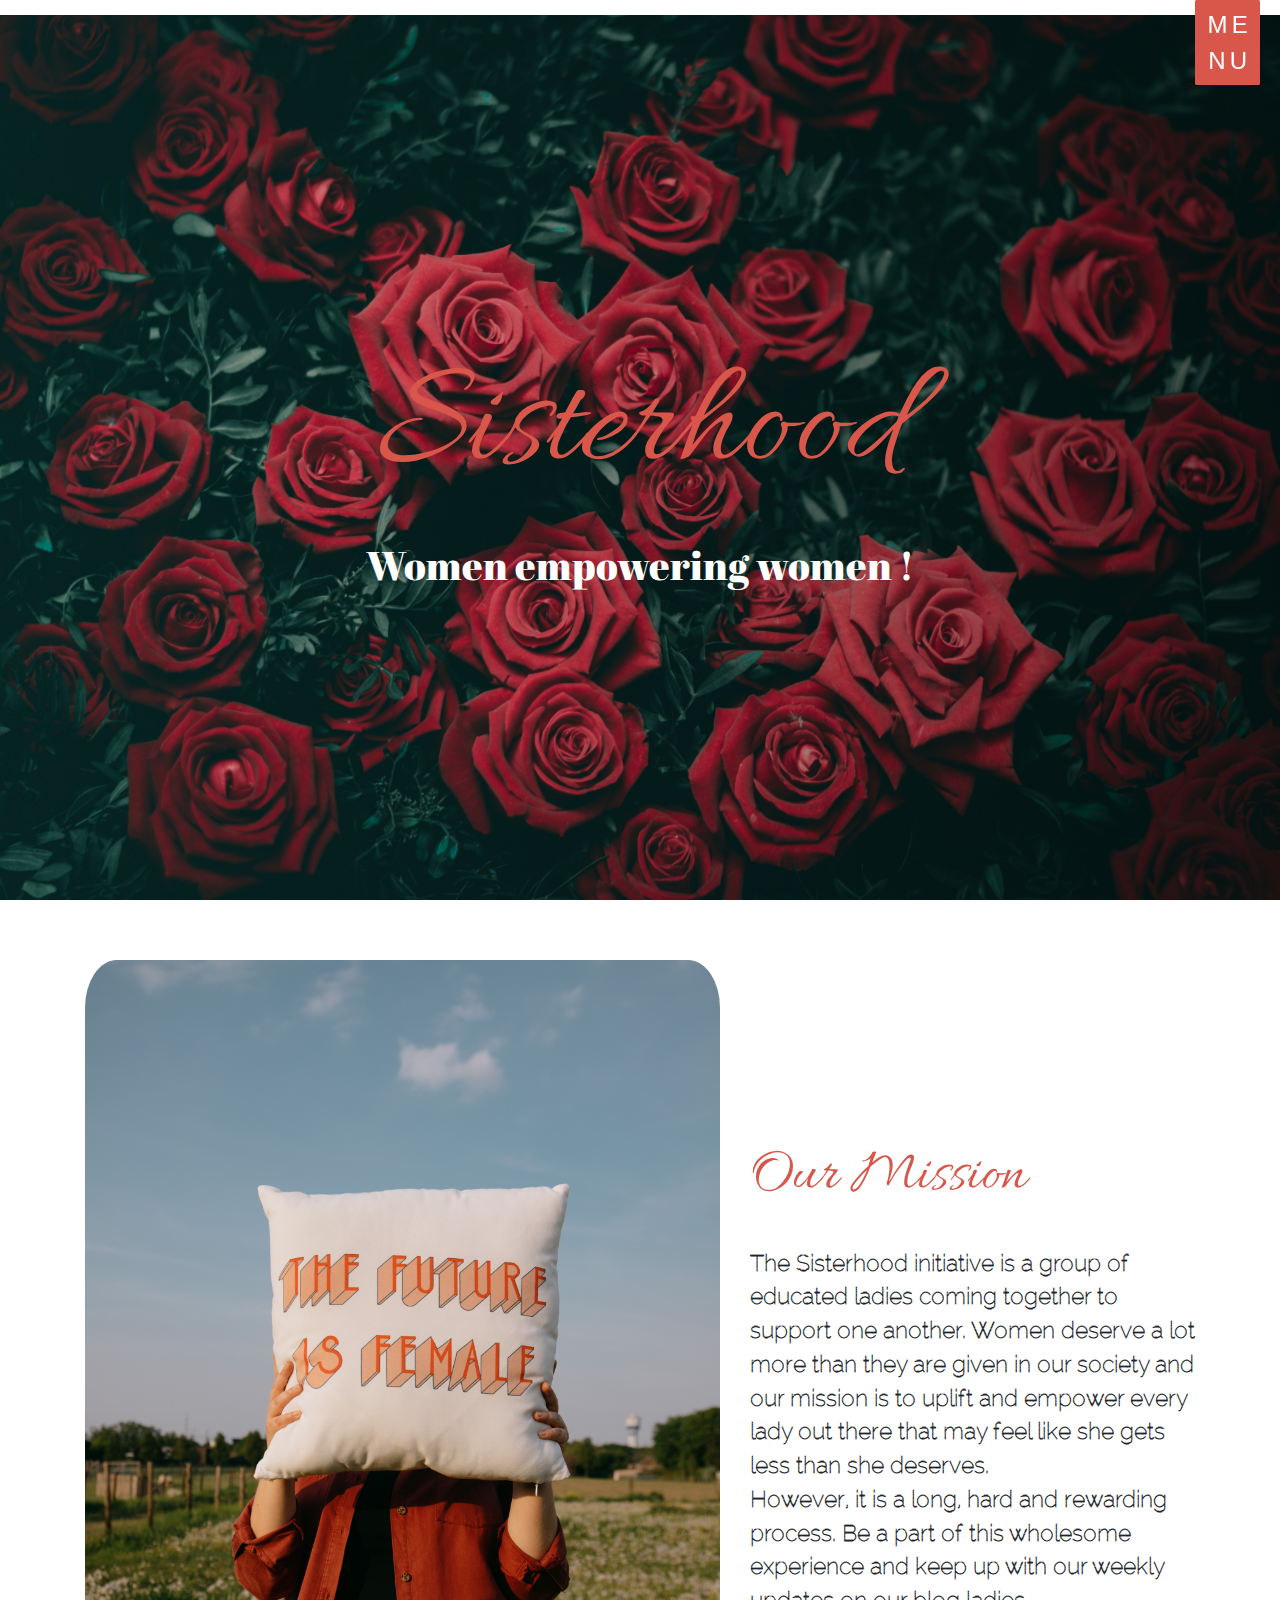
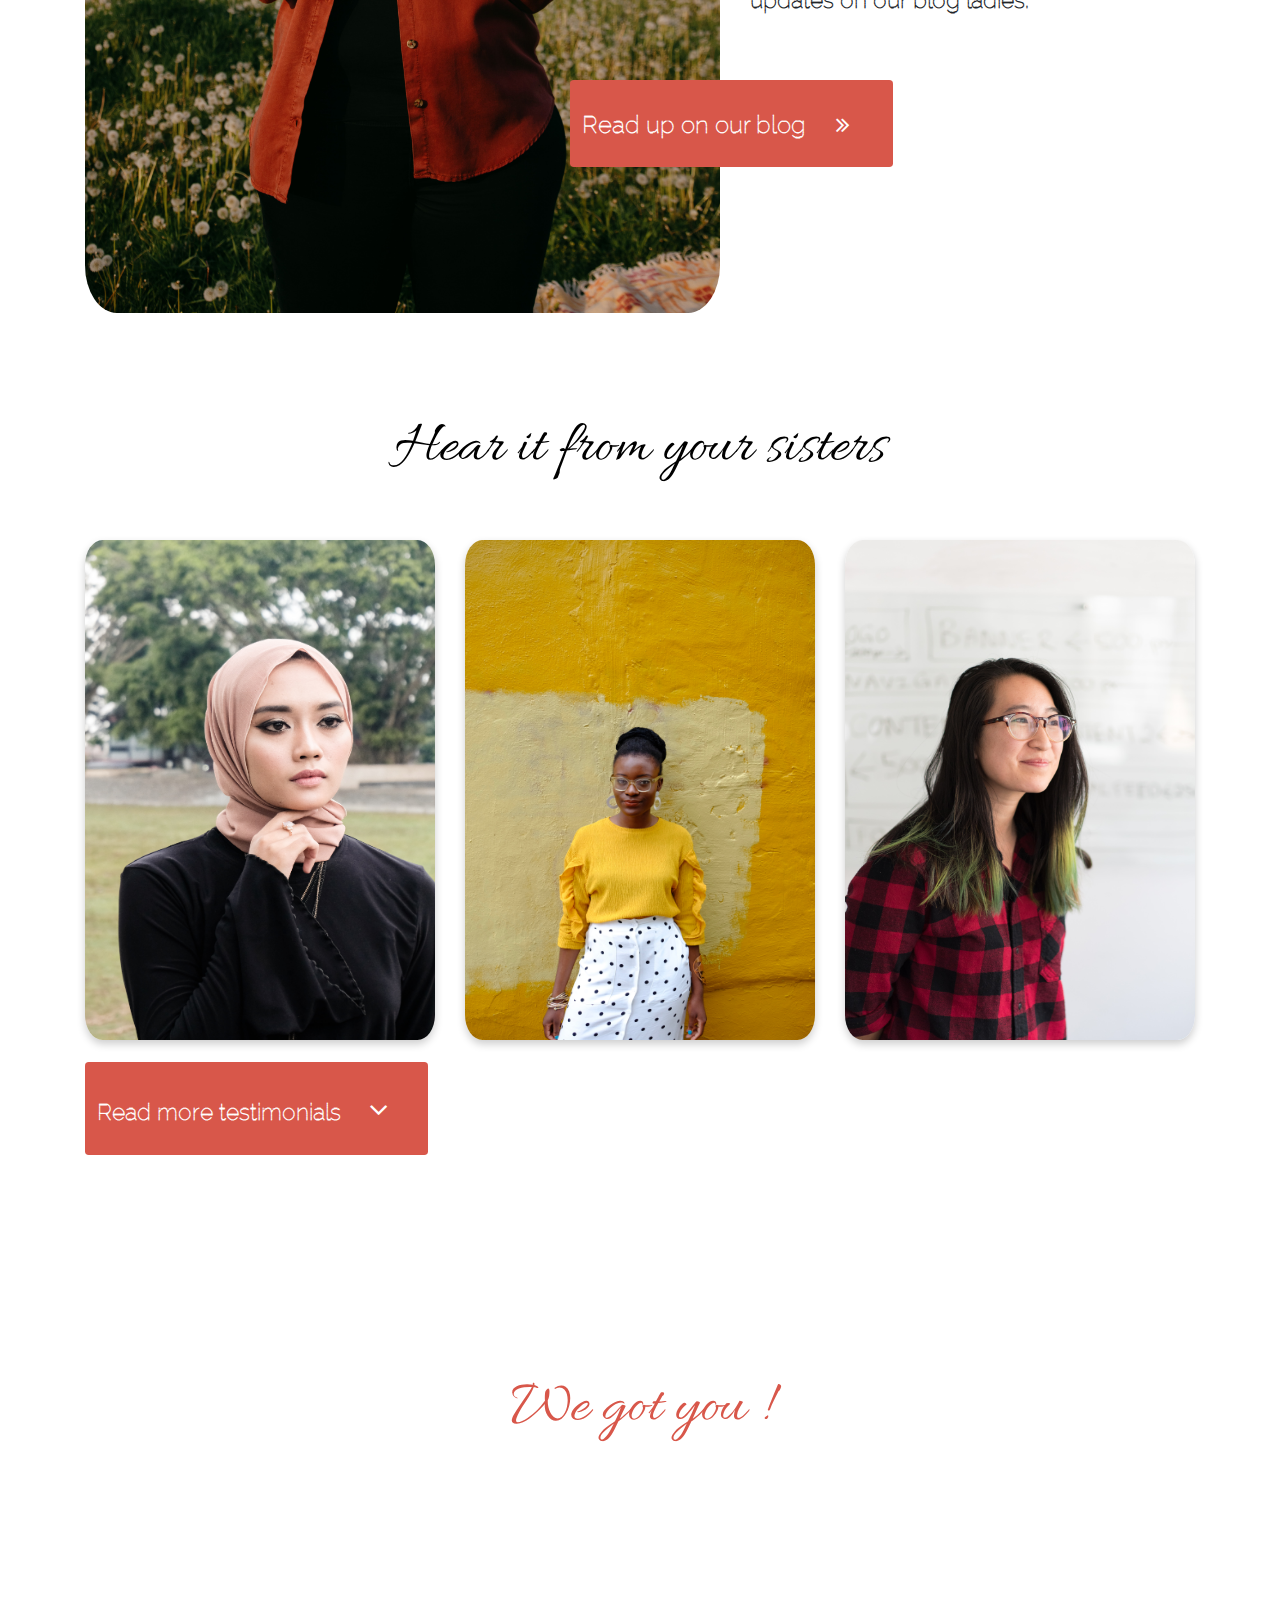
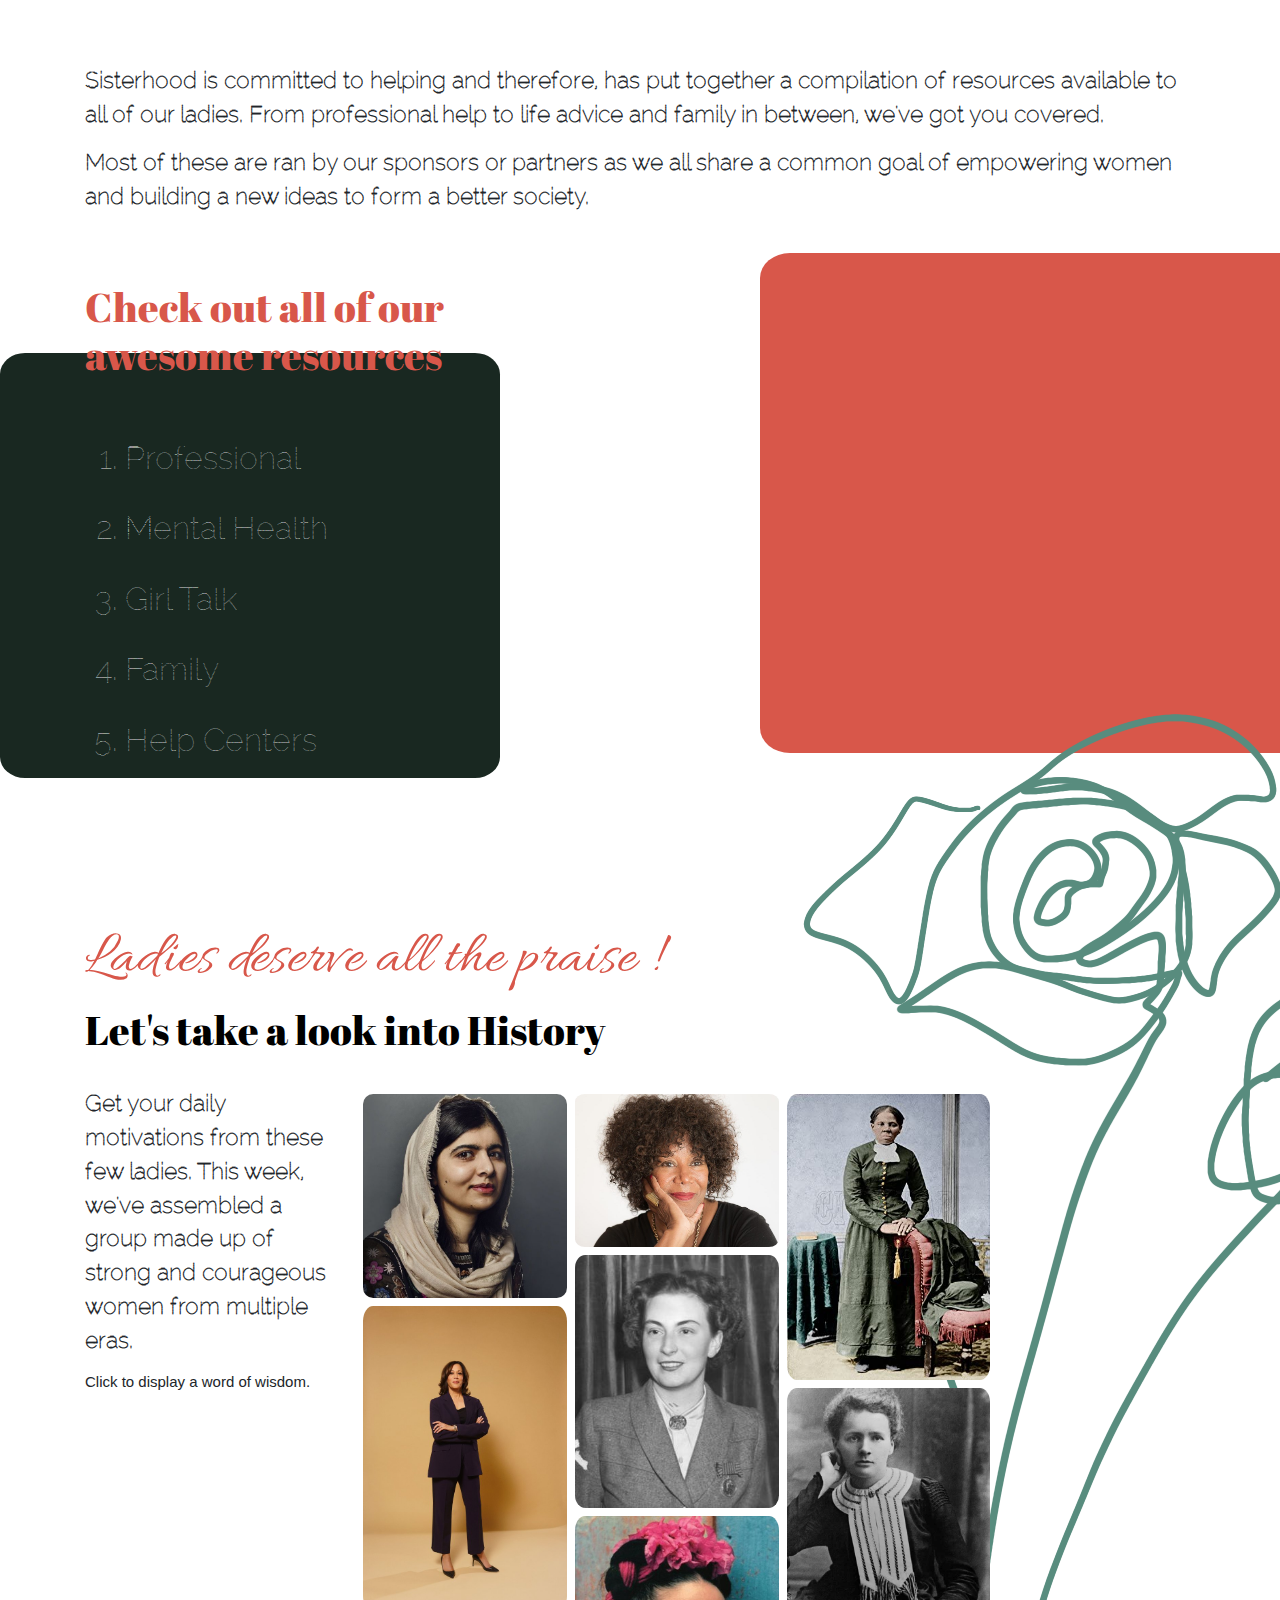
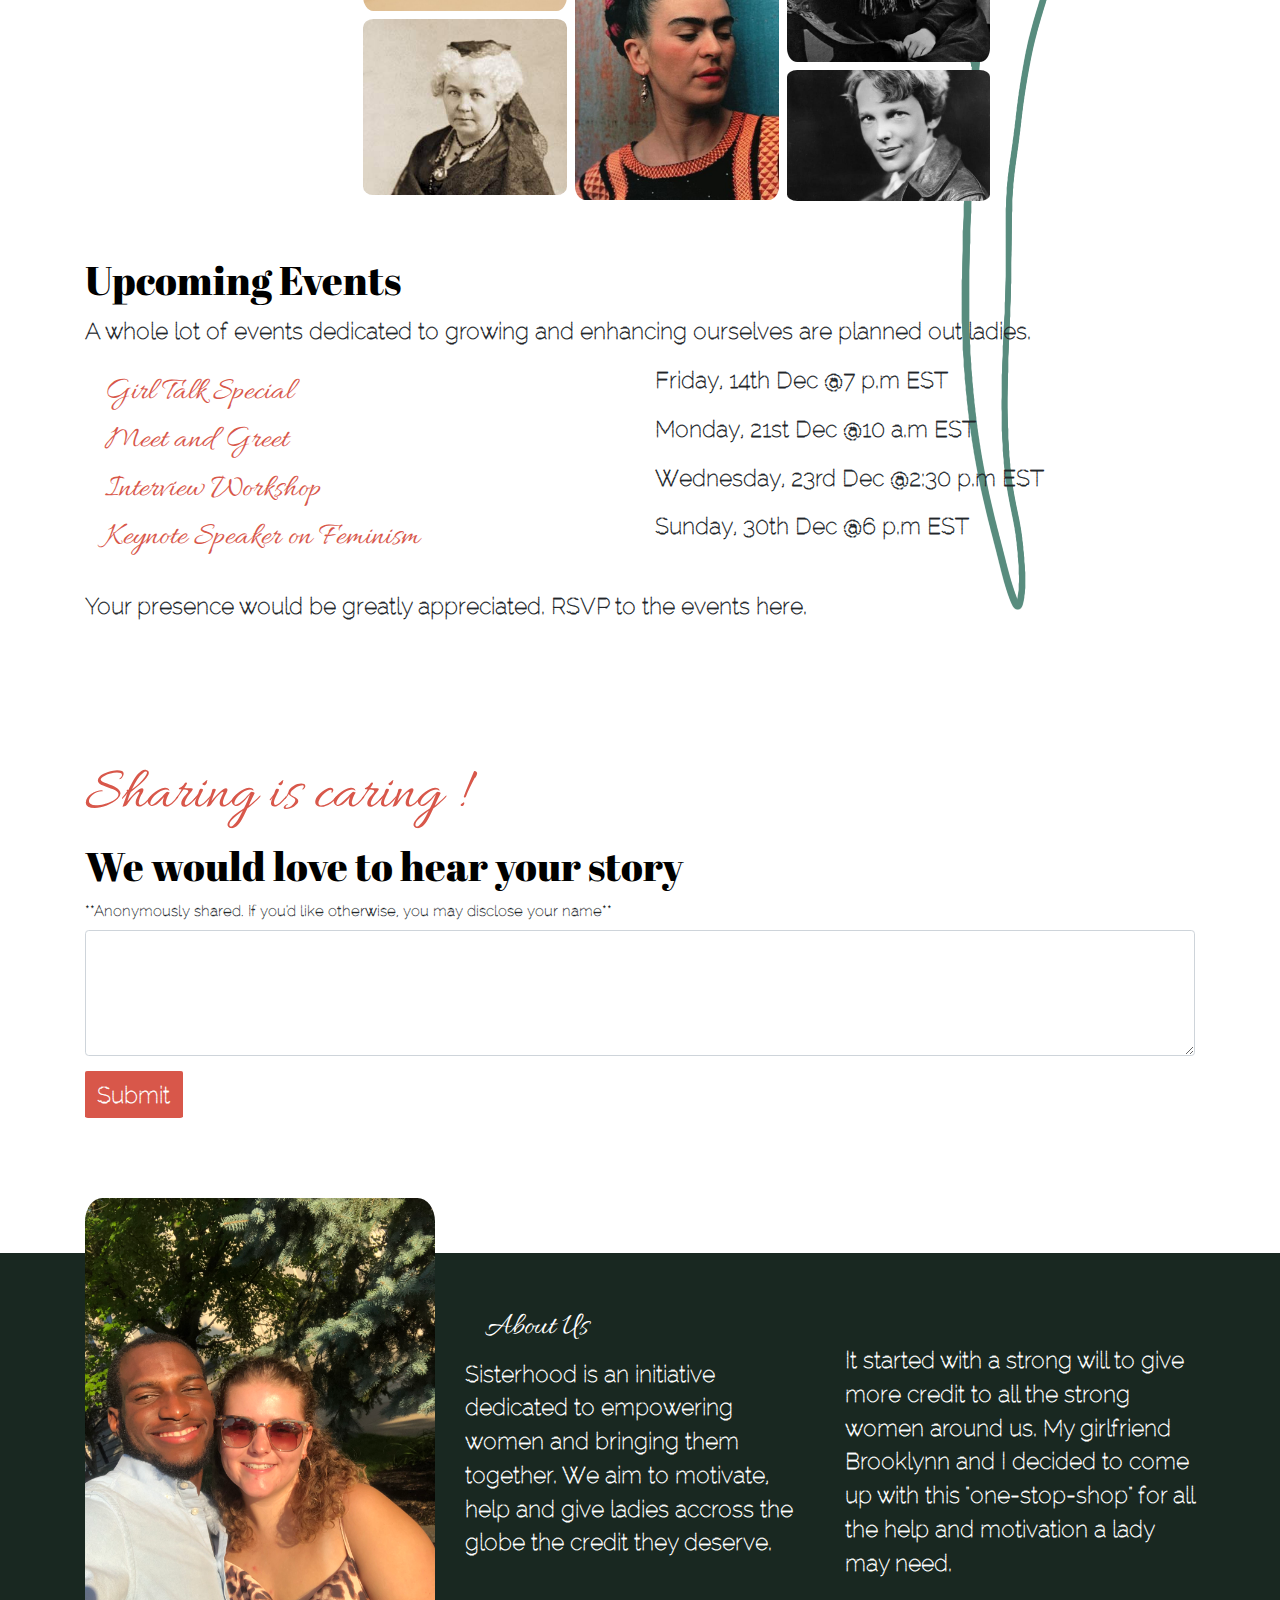
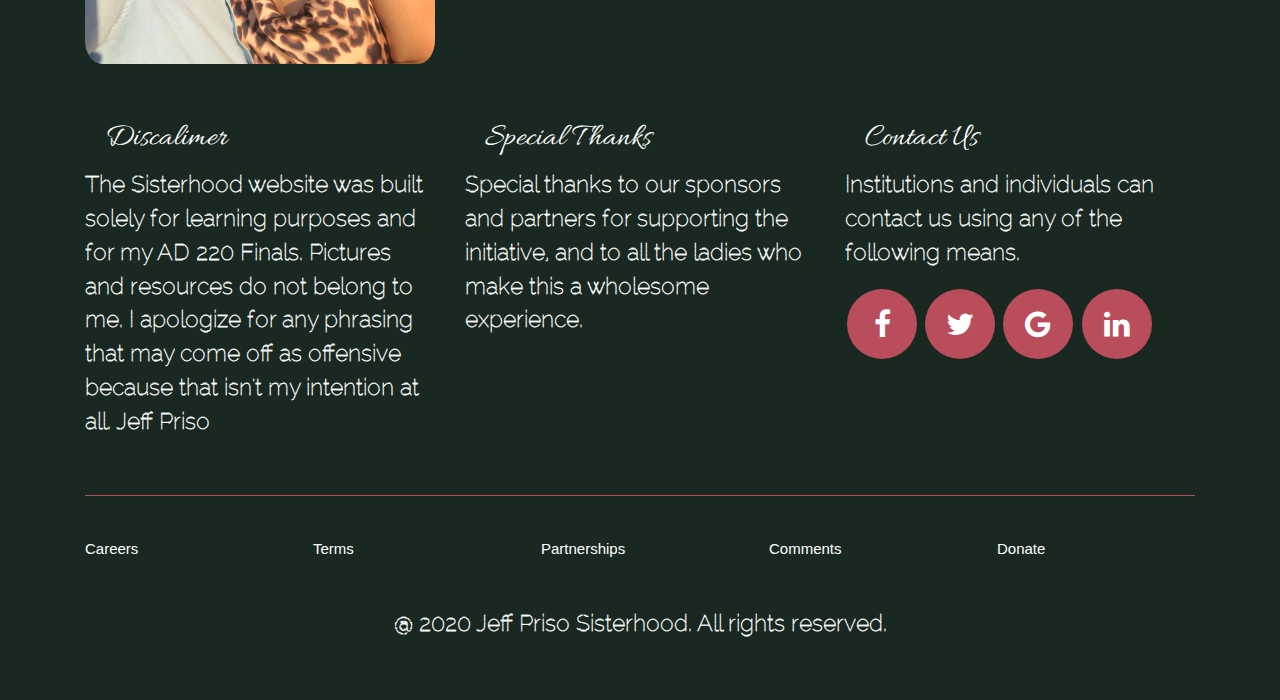
==== index.html @ 671b99fb "first commit" ====
<!DOCTYPE html>
<html lang="en">

<head>
    <meta charset="UTF-8">
    <meta name="viewport" content="width=device-width, initial-scale=1.0">
    <title>Sisterhood</title>
    <link rel="preconnect" href="https://fonts.gstatic.com">
    <link
        href="https://fonts.googleapis.com/css2?family=Abril+Fatface&family=Allura&family=Bowlby+One&family=Montserrat:wght@500&family=Mr+Bedfort&family=Raleway+Dots&display=swap"
        rel="stylesheet">
    <link href="https://fonts.googleapis.com/css2?family=Bowlby+One&family=Mr+Bedfort&display=swap" rel="stylesheet">
    <!-- Latest compiled and minified CSS -->
    <link rel="stylesheet" href="https://maxcdn.bootstrapcdn.com/bootstrap/4.5.0/css/bootstrap.min.css">
    <!-- jQuery library -->
    <script src="https://ajax.googleapis.com/ajax/libs/jquery/3.5.1/jquery.min.js"></script>
    <!-- Popper JS -->
    <script src="https://cdnjs.cloudflare.com/ajax/libs/popper.js/1.16.0/umd/popper.min.js"></script>
    <!-- Latest compiled JavaScript -->
    <script src="https://maxcdn.bootstrapcdn.com/bootstrap/4.5.0/js/bootstrap.min.js"></script>
    <link rel="stylesheet" href="https://cdnjs.cloudflare.com/ajax/libs/font-awesome/4.7.0/css/font-awesome.min.css">
    <link rel="stylesheet" href="https://cdnjs.cloudflare.com/ajax/libs/font-awesome/4.7.0/css/font-awesome.min.css">
    <link rel="stylesheet" href="https://www.w3schools.com/w3css/4/w3.css">
    <link rel="stylesheet" href="style.css">
    <script src="brain.js"></script>
</head>

<body>
    <nav class="navbar navbar-inverse sticky-top justify-content-end">
        <div class="navbar-header">
            <button type="button" class="btn navbar-toggle" data-toggle="collapse" data-target="#myNavbar"
                style="background-color: #d8574a; border-radius: 2%; color: white;">
                <span class="icon-bar" style="font-size:x-large;">M</span>
                <span class="icon-bar" style="font-size:x-large;">E</span><br>
                <span class="icon-bar" style="font-size:x-large;">N</span>
                <span class="icon-bar" style="font-size:x-large;">U</span>
            </button>
            <!-- <a href="index.html" style="font-family: 'Mr Bedfort', cursive;">Menu</a> -->
            <div class="collapse navbar-collapse sidenav" id="myNavbar">
                <h4 style="font-family: 'Allura', cursive; font-size: x-large; ">Menu</h4>
                <ul class="nav navbar-nav justify-content-end">
                    <li class="nav-item">
                        <a class="nav-link active" href="index.html">Home</a>
                    </li>
                    <li class="nav-item">
                        <a class="nav-link" href="#testimonials">Testimonials</a>
                    </li>
                    <li class="nav-item">
                        <a class="nav-link" href="#resources">Resources</a>
                    </li>
                    <li class="nav-item">
                        <a class="nav-link" href="#motiv">Weekly Motivation</a>
                    </li>
                    <li class="nav-item">
                        <a class="nav-link" href="#events">Events</a>
                    </li>
                    <li class="nav-item">
                        <a class="nav-link" href="#footer">About Us</a>
                    </li>
                    <div style="background-color: #d8574a; width: 300px; padding-left: 0%; margin-right: 10px;">
                        <li>
                            <a class="nav-link" href="https://brooklynnmichelle.com/">Check out the Blog</a>
                        </li>
                    </div>
                </ul>
            </div>
        </div>
    </nav>
    <!-- header -->
    <header class="header1">
        <div class="containimage">
            <div class="headercontainer">
                <h1>Sisterhood</h1>
            </div>
            <h3>Women empowering women !</h3>
        </div>
    </header>
    <br>
    <br>
    <div class="container">
        <div class="row">
            <div class="col-7">
                <img src="sinitta-leunen-8KE07rzpdQg-unsplash.jpg" alt=""
                    style="width: 100%; height: auto; border-radius: 5%;">
            </div>
            <button class="btn" id="myblog">Read up
                on our blog<i class="fa fa-angle-double-right" style="font-size: x-large;"></i></button>
            <div class="col-5 mission">
                <h2 style="text-align: left;">Our Mission</h2>
                <br>
                <p>
                    The Sisterhood initiative is a group of educated ladies coming together to support one another.
                    Women deserve a lot more than they are given in our society and our mission is to uplift and empower
                    every lady out there that may feel like she gets less than she deserves. <br> However, it is a long,
                    hard and rewarding process. Be a part of this wholesome experience and keep up with our weekly
                    updates on our blog ladies.
                </p>
            </div>
        </div>
    </div>
    <br>
    <br>
    <br>
    <br>
    <!-- testimonials -->
    <div class="container">
        <div id="testimonials">
            <h2 style="color: black;">Hear it from your sisters</h2>
            <br>
            <br>
            <section class="row">
                <div class="flip-card col">
                    <div class="flip-card-inner">
                        <div class="flip-card-front">
                            <img src="ikhsan-sugiarto-oJ_NHa6xSbY-unsplash.jpg" alt="Avatar"
                                style="width:100%;height:100%; border-radius: 5%;">
                        </div>
                        <div class="flip-card-back">
                            <h4>Ikhsan</h4>
                            <p>I was a victim of domestic violence years ago. Through sisterhood, I received the support
                                I needed from people I could tell really cared about my situation. Now, I am in a better
                                place in life and I am a heck lot more confident.
                            </p>
                        </div>
                    </div>
                </div>
                <div class="flip-card col">
                    <div class="flip-card-inner">
                        <div class="flip-card-front">
                            <img src="mike-von-BhcutpohYwg-unsplash.jpg" alt="Avatar"
                                style="width:100%;height:100%; border-radius: 5%;">
                        </div>
                        <div class="flip-card-back">
                            <h4>Nikita</h4>
                            <p>
                                Facing discrimination at my workplace, I had a hard time standing up for what I knew I
                                deserved. With sisterhood on my side, I felt more comfortable confronting my boss.
                                Having people who understand you and back you up whenever you need them is an awesome
                                feeling to have.
                            </p>
                        </div>
                    </div>
                </div>
                <div class="flip-card col">
                    <div class="flip-card-inner">
                        <div class="flip-card-front">
                            <img src="christina-wocintechchat-com-7JGjoSVfIDM-unsplash.jpg" alt="Avatar"
                                style="width:100%;height:100%; border-radius: 5%;">
                        </div>
                        <div class="flip-card-back">
                            <h4>Christina</h4>
                            <p>Teaching has always been a passion for me and through sisterhood's professional
                                resources, I was able to land a job in something I enjoy.</p>
                        </div>
                    </div>
                </div>
            </section>
            <br>
            <a href="#more" class="btn" style="background-color: #d8574a; color: white;     font-family: 'Raleway Dots', cursive; font-weight: bolder; font-size: 150%;
                " data-toggle="collapse" data-target="#more">Read more testimonials<i class="fa fa-angle-down"></i></a>
            <br>
            <br>
            <section class="row collapse" id="more">
                <div class="flip-card col">
                    <div class="flip-card-inner">
                        <div class="flip-card-front">
                            <img src="steady-hand-co-4_IIAJfoMQI-unsplash.jpg" alt="Avatar"
                                style="width:100%;height:100%; border-radius: 5%;">
                        </div>
                        <div class="flip-card-back">
                            <h4>Judy</h4>
                            <p>Facing trauma due to unexpected events, I'd say having the support of all the ladies in
                                the sisterhood community really helped me move forward with my life.
                            </p>
                        </div>
                    </div>
                </div>
                <div class="flip-card col">
                    <div class="flip-card-inner">
                        <div class="flip-card-front">
                            <img src="bbh-singapore-4-v5HrV1940-unsplash.jpg" alt="Avatar"
                                style="width:100%;height:100%; border-radius: 5%;">
                        </div>
                        <div class="flip-card-back">
                            <h4>Jenny</h4>
                            <p>
                                I am Jenny, a lawyer based in Delaware. Being in the legal field, I am constantly
                                surrounded by males. They may sometimes undermine me but now, I can put my foot down as
                                I know my voice deserves to be heard as well.
                            </p>
                        </div>
                    </div>
                </div>
                <div class="flip-card col">
                    <div class="flip-card-inner">
                        <div class="flip-card-front">
                            <img src="cdc-65_nbwiD3I4-unsplash.jpg" alt="Avatar"
                                style="width:100%;height:100%; border-radius: 5%;">
                        </div>
                        <div class="flip-card-back">
                            <h4>Audrey</h4>
                            <p>Sisiterhood's resources on family has really helped me with kids and getting back the
                                romanntic life with my husband I deserve.</p>
                        </div>
                    </div>
                </div>
            </section>
        </div>
    </div>
    <br>
    <br>
    <br>
    <br>
    <!-- help centers -->
    <div id="resources">
        <header class="header2">
            <div class="containimage">
                <div class="headercontainer">
                    <h2>We got you !</h2>
                </div>
                <h3>Our Resources</h3>
            </div>
        </header>
        <br>
        <br>
        <div class="container">
            <p>
                Sisterhood is committed to helping and therefore, has put together a compilation of resources available
                to all of our ladies. From professional help to life advice and family in between, we've got you
                covered.
            </p>
            <p>
                Most of these are ran by our sponsors or partners as we all share a common goal of empowering women and
                building a new ideas to form a better society.
            </p>
            <br>
            <br>
        </div>
        <div id="box1">

        </div>
        <div class="container">
            <div class="row">
                <div class="col">
                    <h3 style="color: #d8574a; text-align: left;">Check out all of our awesome resources</h3>
                    <br>
                    <br>
                    <ol style="color: white;">
                        <li style="color: white; font-size: xx-large; font-family: 'Raleway Dots', cursive;">
                            <a href="#professional" data-toggle="collapse">Professional</a>
                        </li>
                        <br>
                        <li style="color: white; font-size: xx-large; font-family: 'Raleway Dots', cursive;">
                            <a href="#humanitarian" data-toggle="collapse">Mental Health</a>
                        </li>
                        <br>
                        <li style="color: white; font-size: xx-large; font-family: 'Raleway Dots', cursive;">
                            <a href="#girltalk" data-toggle="collapse">Girl Talk</a>
                        </li>
                        <br>
                        <li style="color: white; font-size: xx-large; font-family: 'Raleway Dots', cursive;">
                            <a href="#family" data-toggle="collapse">Family</a>
                        </li>
                        <br>
                        <li style="color: white; font-size: xx-large; font-family: 'Raleway Dots', cursive;">
                            <a href="#helpcenters" data-toggle="collapse">Help Centers</a>
                        </li>
                    </ol>
                </div>
                <div id="box2">

                </div>
                <div class="col" id="accordion" style="z-index: 1; padding-left: 50px;">
                    <div id="professional" class="collapse" data-parent="#accordion">
                        <h4 style="font-family: 'Allura', cursive; font-size: xx-large; ">Professional</h4>
                        <p>Here, you can find interesting books, people in specific industries who are part of
                            community, and advice to have a more fullfilled professional life no matter what your career
                            path is.</p>
                            <p style="font-family:cursive">
                                <a href="https://runningstart.org/?gclid=Cj0KCQiAtqL-BRC0ARIsAF4K3WG5on9CzFq2ZX_GWWNNL8bXcdzYKFSRnzyvnzlr124qUJk_S2c2aUEaAuZwEALw_wcB" target="blank">- Running Start</a>
                            </p>
                    </div>
                    <div id="humanitarian" class="collapse" data-parent="#accordion">
                        <h4 style="font-family: 'Allura', cursive; font-size: xx-large; ">Mental Health</h4>
                        <p>Ladies, your mental health is very important. You need to be in good shape to conquer the
                            ferocious world out there waiting for you. From healthy habits to medical centers, we got
                            you !</p>
                    </div>
                    <div id="girltalk" class="collapse" data-parent="#accordion">
                        <h4 style="font-family: 'Allura', cursive; font-size: xx-large; ">Girl Talk</h4>
                        <p>What better way to relate to someone than talking about your shared experiences. Here, you'll
                            find incredible podcasts and shows that pertain to empowering you beautiful lady !</p>
                    </div>
                    <div id="helpcenters" class="collapse" data-parent="#accordion">
                        <h4 style="font-family: 'Allura', cursive; font-size: xx-large; ">Help Centers</h4>
                        <p>
                            Our help centers are a 100% dedicated to bringing aid to women who need it. If you or a
                            fellow lady you know have experienced trauma from experiences such as rape, domestic
                            violence, drug abuse and more, here, you'll find the right kind of treatment to a better and
                            new life.
                        </p>
                    </div>
                    <div id="family" class="collapse" data-parent="#accordion">
                        <h4 style="font-family: 'Allura', cursive; font-size: xx-large; ">Family</h4>
                        <p>Sometimes we all need a break from family and have some down time for ourselves. With our
                            family resources, you can find babysitters for your children or ways to be a better mother
                            or wife. No matter waht you struggle with, Sisterhood is going to be here to support you.
                        </p>
                    </div>
                </div>
            </div>
            <div id="flower">
                <img src="Flower.png" alt="">
            </div>
        </div>
    </div>
    <br>
    <br>
    <br>
    <br>
    <div id="motiv">
        <br>
        <br>
        <div class="container">
            <h2 style="text-align: left;">Ladies deserve all the praise !</h2>
            <h3 style="color: black; text-align: left;">Let's take a look into History</h3>
            <!-- history people thumbnails -->
            <br>
            <div class="row">
                <div class="col-3">
                    <p>Get your daily motivations from these few ladies. This week, we've assembled a group made up of
                        strong and courageous women from multiple eras.</p>
                        Click to display a word of wisdom.
                        <br>
                        <br>
                    <div id="accord">
                        <p id="quote1" class="collapse" data-parent="#accord">
                            “We realize the importance of our voices only when we are silenced.”
                        </p>
                        <p id="quote2" class="collapse" data-parent="#accord">
                            “We all have so much more in common than what separates us.”
                        </p>
                        <p id="quote3" class="collapse" data-parent="#accord"> 
                            "The best protection any woman can have … is courage.”
                        </p>
                        <p id="quote4" class="collapse" data-parent="#accord">
                            “Racism has no place in the hearts and minds of our children.”
                        </p>
                        <p id="quote5" class="collapse" data-parent="#accord">
                            “From here on I will be your little mother, and you will be my little children. It will be
                            my
                            job to get my children to Spain and freedom.”
                        </p>
                        <p id="quote6" class="collapse" data-parent="#accord">
                            “I am not sick. I am broken. But I am happy to be alive as long as I can paint.”
                        </p>
                        <p id="quote7" class="collapse" data-parent="#accord">
                            “When I found I had crossed that line, I looked at my hands to see if I was the same person.
                            There was such a glory over everything.”
                        </p>
                        <p id="quote8" class="collapse" data-parent="#accord">
                            “One never notices what has been done; one can only see what remains to be done.”
                        </p>
                        <p id="quote9" class="collapse" data-parent="#accord">
                            “Never interrupt someone doing something you said couldn’t be done.”
                        </p>
                    </div>
                </div>
                <div class="col gallery history">
                    <div class="column">
                        <div class="contain" data-target="#quote1" data-toggle="collapse">
                            <img src="malala.jpg" alt="" style="width:100%">
                            <div class="overlay">
                                <h4>Malala Yousafzai</h4>
                                <p>Pakistani activist who advocates for female education, youngest noble prize winner
                                </p>
                            </div>
                        </div>
                        <div class="contain" data-target="#quote2" data-toggle="collapse">
                            <img src="kamala.jpg" alt="" style="width:100%">
                            <div class="overlay">
                                <h4>Kamala Harris</h4>
                                <p>First female/POC vice president elect in the US, 2nd african american woman and first
                                    south
                                    asian-american senator in US history</p>
                            </div>
                        </div>
                        <div class="contain" data-target="#quote3" data-toggle="collapse">
                            <img src="eliza.jpg" alt="" style="width:100%">
                            <div class="overlay">
                                <h4 style="text-align: center;">Elizabeth S.</h4>
                                <p>Abolitionist, human rights activist, and one of the first leaders who fought for
                                    women’s
                                    suffrage</p>
                            </div>
                        </div>
                    </div>
                    <div class="column">
                        <div class="contain" data-target="#quote4" data-toggle="collapse">
                            <img src="ruby.jpg" alt="" style="width:100%">
                            <div class="overlay">
                                <h4>Ruby Bridges</h4>
                                <p>First african american student to integrate an elementary school in the south</p>
                            </div>
                        </div>
                        <div class="contain" data-target="#quote5" data-toggle="collapse">
                            <img src="andree.jpg" alt="" style="width:100%">
                            <div class="overlay">
                                <h4>Andree de Jongh</h4>
                                <p>Organized and led the comet line to help allied airmen escape from nazi-occupied
                                    belgium
                                </p>
                            </div>
                        </div>
                        <div class="contain" data-target="#quote6" data-toggle="collapse">
                            <img src="frida.jpg" alt="" style="width:100%">
                            <div class="overlay">
                                <h4>Frida Kahlo</h4>
                                <p>Mexican painter who showed mexico’s history in her work that reflect cultural and
                                    social
                                    values today</p>
                            </div>
                        </div>
                    </div>
                    <div class="column">
                        <div class="contain" data-target="#quote7" data-toggle="collapse">
                            <img src="harriet.jpg" alt="" style="width:100%">
                            <div class="overlay">
                                <h4>Harriet Tubman</h4>
                                <p>Escaped slavery and became a conductor in the underground railroad. she helped free
                                    about
                                    300 enslaved people between 1850-1860</p>
                            </div>
                        </div>
                        <div class="contain" data-target="#quote8" data-toggle="collapse">
                            <img src="marie.jpg" alt="" style="width:100%">
                            <div class="overlay">
                                <h4>Marie Curie</h4>
                                <p>Pioneer in the study of radiation, fought sexism and lack of respect from others in
                                    her
                                    field, noble prizes in physics and chemistry</p>
                            </div>
                        </div>
                        <div class="contain" data-target="#quote9" data-toggle="collapse">
                            <img src="amelia.jpg" alt="" style="width:100%">
                            <div class="overlay">
                                <h4>Amelia Earhart</h4>
                                <p>First woman to fly solo across the atlantic</p>
                            </div>
                        </div>
                    </div>
                </div>
            </div>
            </div>
            </div>
            <br>
            <br>
            <div class="container">
            <!-- events -->
            <div id="events">
            <h3 style="color: black; text-align: left;">Upcoming Events</h3>
            <p>A whole lot of events dedicated to growing and enhancing ourselves are planned out ladies.</p>
            <div class="row">
                <div class="col">
                    <h4 style="text-align: left; color: #d8574a;">Girl Talk Special</h4>
                    <h4 style="text-align: left; color: #d8574a;">Meet and Greet</h4>
                    <h4 style="text-align: left; color: #d8574a;">Interview Workshop</h4>
                    <h4 style="text-align: left; color: #d8574a;">Keynote Speaker on Feminism</h4>
                </div>
                <div class="col">
                    <p>Friday, 14th Dec  @7 p.m EST</p>
                    <p>Monday, 21st Dec  @10 a.m EST</p>
                    <p>Wednesday, 23rd Dec  @2:30 p.m EST</p>
                    <p>Sunday, 30th Dec  @6 p.m EST</p>
                </div>
            </div>
            <br>
            <p>Your presence would be greatly appreciated. RSVP to the events <a href="https://meet.google.com/">here.</a> </p>
        </div>
    </div>
        <br>
        <br>
        <br>
    </div>
    <div class="container">
        <br> <br>
        <h2 style="text-align: left;">Sharing is caring !</h2>
        <h3 style="color: black; text-align: left;">We would love to hear your story</h3>
        <div id="form">
            <form>
                <div class="form-group">
                    <label for="comment"
                        style="font-family: 'Raleway Dots', cursive; font-weight: bolder;">**Anonymously shared. If
                        you'd like otherwise, you may disclose your name**</label>
                    <textarea class="form-control" rows="5" id="comment"></textarea>
                </div>
            </form>
        </div>
        <button class="btn" id="submit">Submit</button>
        <br>
        <br>
        <br>
    </div>
    <br>
    <br>
    <br>
    <br>
    <!-- footer -->
    <footer id="footer">
        <br>
        <br>
        <div class="container">
            <div class="row">
                <div class="col">
                    <img id="brooke" src="IMG_0896.jpeg" alt="brooke">
                </div>
                <div class="col">
                    <h4>About Us</h4>
                    <p>
                        Sisterhood is an initiative dedicated to empowering women and bringing them together. We aim to
                        motivate, help and give ladies accross the globe the credit they deserve.
                    </p>
                </div>
                <div class="col">
                    <br>
                    <br>
                    <p>It started with a strong will to give more credit to all the strong women around us. My
                        girlfriend Brooklynn and I decided to come up with this "one-stop-shop" for all the help and
                        motivation a lady may need. </p>
                </div>
            </div>
        </div>
        <br>
        <br>
    </footer>
    <footer style="margin-bottom: 0px;">
        <div class="container">
            <div class="row">

                <div class="col">
                    <h4>Discalimer</h4>
                    <p>
                        The Sisterhood website was built solely for learning purposes and for my AD 220 Finals. Pictures
                        and resources do not belong to me. I apologize for any phrasing that may come off as offensive
                        because that isn't my intention at all.
                        Jeff Priso
                    </p>
                </div>
                <div class="col">
                    <h4>Special Thanks</h4>
                    <p>
                        Special thanks to our sponsors and partners for supporting the initiative, and to all the ladies
                        who make this a wholesome experience.
                    </p>
                </div>
                <div class="col soc">
                    <h4>Contact Us</h4>
                    <p>
                        Institutions and individuals can contact us using any of the following means.
                    </p>
                    <a href="https://facebook.com" class="fa fa-facebook"></a>
                    <a href="https://twitter.com/explore" class="fa fa-twitter"></a>
                    <a href="mailto:prisoeli0@gmail.com" class="fa fa-google"></a>
                    <a href="https://linkedIn.com" class="fa fa-linkedin"></a>
                </div>
            </div>
            <br>

            <hr style="border-top:.5px solid #b94d5c;">
            </hr>

            <br>
            <div class="row">
                <a class="col" href="#">Careers</a>
                <a class="col" href="#">Terms</a>
                <a class="col" href="#">Partnerships</a>
                <a class="col" href="#">Comments</a>
                <a class="col" href="#">Donate</a>
            </div>
            <br>
            <br>
            <p style="text-align: center;">@ 2020 Jeff Priso Sisterhood. All rights reserved.</p>
        </div>
        <br>
        <br>
    </footer>
</body>

</html>
---- style.css ----
p {
    font-family: 'Raleway Dots', cursive;
    font-size: 150%;
    font-weight: bolder;
}

.header1 {
    width: 100%;
    height: 100vh;
    background-size: cover;
    background: linear-gradient(to left, rgba(0, 0, 0, .5), rgba(0, 0, 0, .05)),
        url(biel-morro-kcKiBcDTJt4-unsplash.jpg);
    background-repeat: no-repeat;
    background-size: 100% 100%;
    background-attachment: fixed;
    animation: background 3s ease;
}

.containimage {
    height: inherit;
    width: inherit;
    display: flex;
    flex-direction: column;
    justify-content: center;
    align-items: center;
    line-height: 3rem;
}

h1 {
    font-family: 'Allura', cursive;
    width: 90%;
    height: 100%;
    text-align: center;
    font-size: 10em;
    color: #d8574a;
    animation: header 5s ease;
}

h3 {
    text-align: center;
    color: white;
    font-size: 40px;
    font-family: 'Abril Fatface', cursive;
}

h2 {
    font-family: 'Allura', cursive;
    font-size: 60px;
    color: #d8574a;
    text-align: center;
}

h4 {
    font-family: 'Allura', cursive;
    font-size: xx-large;
}

nav,
li {
    color: #fff;
}

.sidenav {
    height: 100%;
    width: 300px;
    position: fixed;
    z-index: 1;
    top: 15px;
    right: 0;
    background-color: #192821;
    overflow-x: hidden;
    padding-top: 20px;
}

li a:hover {
    text-decoration: none;
    color: #d8574a;
}

.sidenav a {
    padding-left: 20px;
    text-decoration: none;
    font-size: 25px;
    color: white;
    display: block;
    font-family: 'Raleway Dots', cursive;
    font-size: 25px;
    font-weight: bolder;
}

.sidenav a:hover {
    color: #818181;
}

.sidenav li,
h4 {
    padding-left: 20px;
}

.mission {
    padding-top: 15%;
}

#myblog {
    position: absolute;
    z-index: 3;
    margin-left: 500px;
    margin-top: 720px;
    font-family: 'Raleway Dots', cursive;
    font-weight: bolder;
    font-size: x-large;
    background-color: #d8574a;
    color: white;
}

#submit {
    font-family: 'Raleway Dots', cursive;
    font-size: 150%;
    font-weight: bolder;
    border-radius: 3%;
    box-shadow: 0 0 0 0;
    box-decoration-break: none;
    background-color: #d8574a;

    color: white;
}

.navbar-toggle {
    right: 20px;
    top: 0;
    position: absolute;
    z-index: 2;
}

/* help centers */
.header2 {
    width: 100%;
    height: 350px;
    background: linear-gradient(to left, rgba(0, 0, 0, .5), rgba(0, 0, 0, .05)),
        url(dmytro-shchetynin-uXyLwn6NrrQ-unsplash.jpg);
    background-repeat: no-repeat;
    background-size: 100% 100%;
    background-attachment: fixed;
    animation: background 3s ease;
}

/* testimonials */
.flip-card {
    background-color: transparent;
    width: 100%;
    height: 500px;
    perspective: 1000px;
}

.flip-card-inner {
    position: relative;
    width: 100%;
    height: 100%;
    text-align: center;
    transition: transform 0.6s;
    transform-style: preserve-3d;
    box-shadow: 0 4px 8px 0 rgba(0, 0, 0, 0.2);
    border-radius: 5%;
}

.flip-card:hover .flip-card-inner {
    transform: rotateY(180deg);
}

.flip-card-front,
.flip-card-back {
    position: absolute;
    width: 100%;
    height: 100%;
    -webkit-backface-visibility: hidden;
    backface-visibility: hidden;
    border-radius: 5%;
}

/* .flip-card-front {
    background-color: #bbb;
    color: black;
  } */

.flip-card-back {
    background-color: #b94d5c;
    color: white;
    transform: rotateY(180deg);
}

#box1 {
    margin-top: 80px;
    width: 500px;
    height: 425px;
    position: absolute;
    z-index: -1;
    background-color: #192821;
    border-radius: 5%;
}

#box2 {
    margin-left: 690px;
    margin-top: -20px;
    width: 600px;
    height: 500px;
    position: absolute;
    z-index: -1;
    background-color: #d8574a;
    border-radius: 5%;
}

footer {
    background-color: #192821;
    color: white;
}

/* social icons */
.fa {
    border-radius: 50%;
    text-align: center;
    font-size: 30px;
    width: 70px;
    padding: 20px;
    margin: 5px 2px;
    text-decoration: none;
}

.fa-facebook {
    background: #b94d5c;
    color: white;
}

.fa-twitter {
    background: #b94d5c;
    color: white;
}

.fa-google {
    background: #b94d5c;
    color: white;
}

.fa-linkedin {
    background: #b94d5c;
    color: white;
}

.soc a:hover {
    color: white;
    text-decoration: none;
    background-color: #d8574a;
}

a:hover {
    color: #d8574a;
    text-decoration: none;
}

#brooke {
    margin-top: -100px;
    width: 350px;
    border-radius: 5%;
    z-index: 1;
}

#flower {
    margin-top: -350px;
    background-position: right;
    width: 400px;
    z-index: -1;
    background-repeat: no-repeat;
    position: absolute;
}

.history img {
    width: 400px;
    height: auto;
}
.history p{
    font-size: 90%;
}
.gallery {
    display: -ms-flexbox;
    /* IE10 */
    display: flex;
    -ms-flex-wrap: wrap;
    /* IE10 */
    flex-wrap: wrap;
    padding: 0 4px;
}

.column {
    -ms-flex: 25%;
    /* IE10 */
    flex: 25%;
    max-width: 25%;
    padding: 0 4px;
}

.column img {
    margin-top: 8px;
    vertical-align: middle;
    width: 100%;
    border-radius: 5%;
    display: block;
    align-items: center;
    width: 100%;
    height: auto;
}

@media screen and (max-width: 800px) {
    .column {
        -ms-flex: 50%;
        flex: 50%;
        max-width: 50%;
    }
}

/* Responsive layout - makes the two columns stack on top of each other instead of next to each other */
@media screen and (max-width: 600px) {
    .column {
        -ms-flex: 100%;
        flex: 100%;
        max-width: 100%;
    }
}

.contain {
    position: relative;
}

.overlay {
    border-radius: 5%;
    position: absolute;
    bottom: 100%;
    left: 0;
    right: 0;
    color: white;
    background-color: #b94d5c;
    overflow: hidden;
    width: 100%;
    height: 0;
    transition: .5s ease;
    text-align: center;
}

.contain:hover .overlay {
    bottom: 0;
    height: 100%;
}

#quote1,#quote2,#quote3,#quote4,#quote5,#quote6,#quote7,#quote8,#quote9{
    text-shadow: 1px 1px 1px #d8574a;
}

#accordion a:hover{
    color: #621122;

}
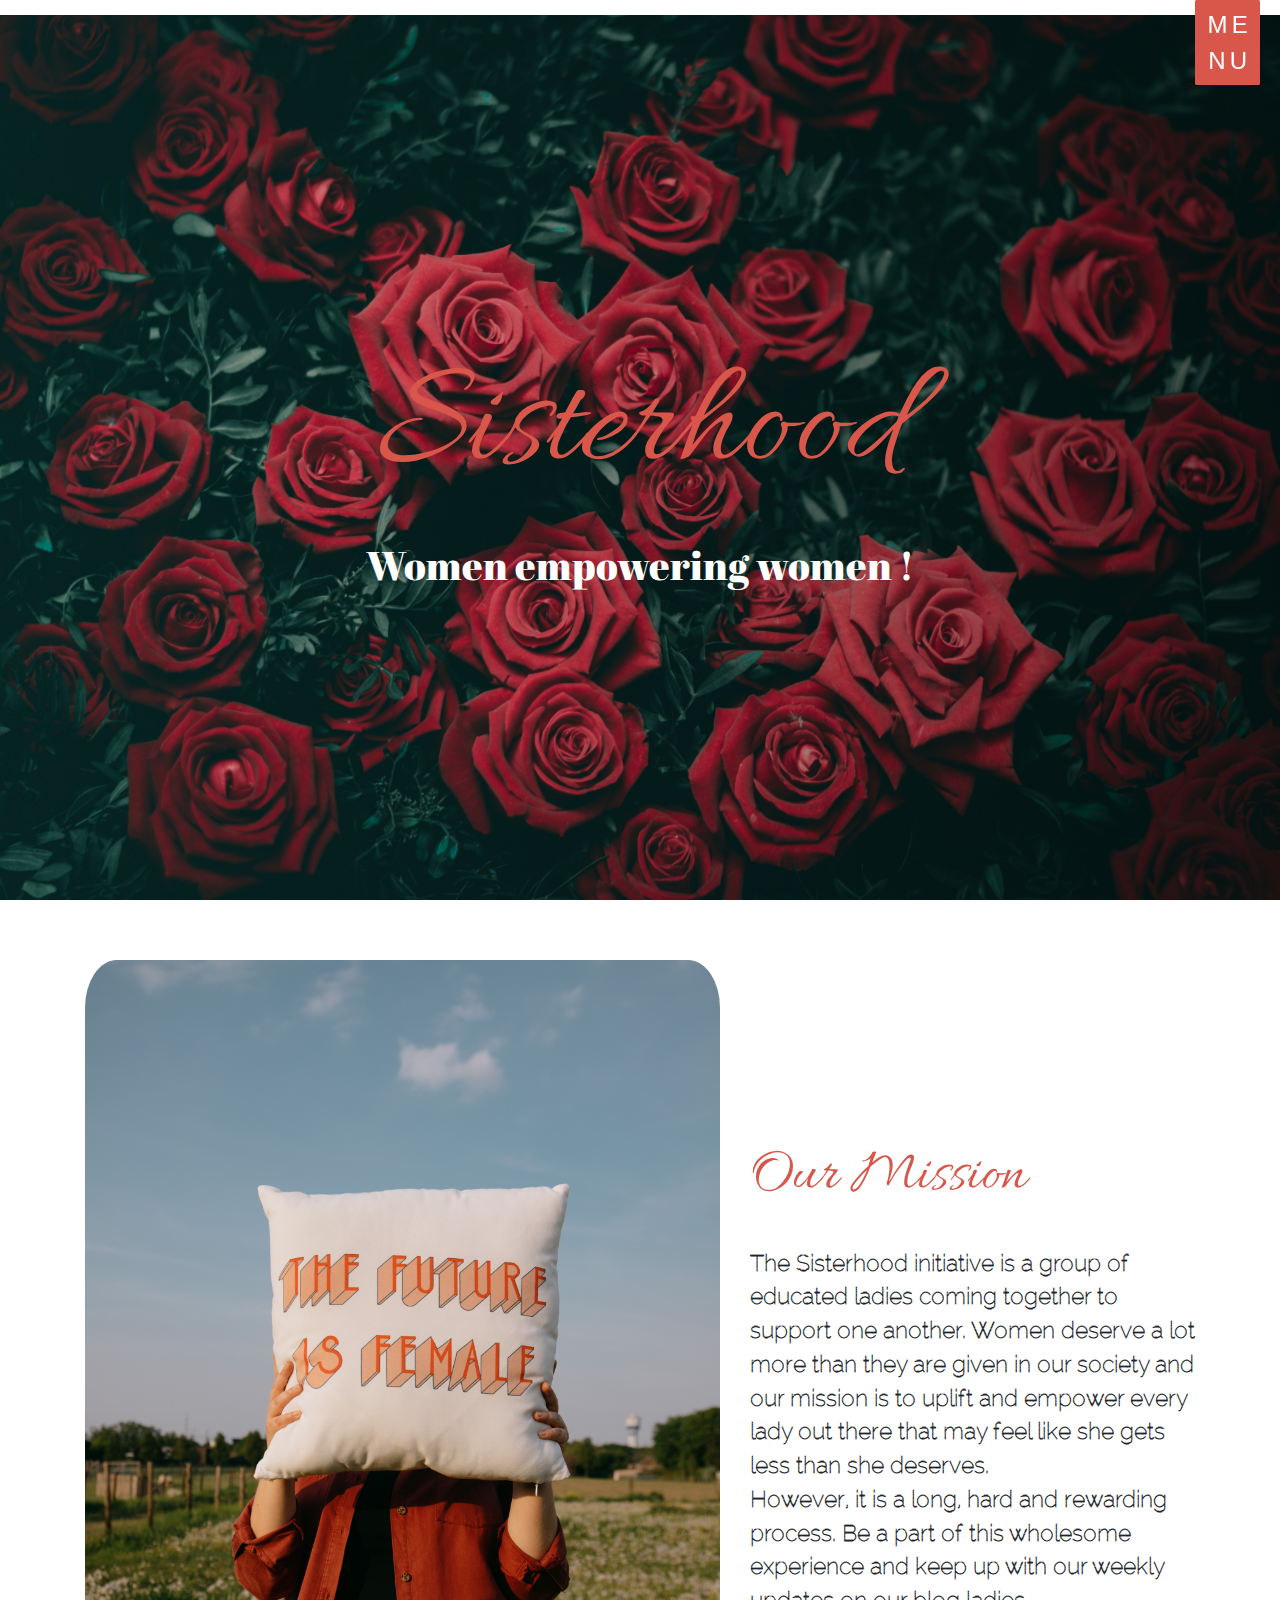
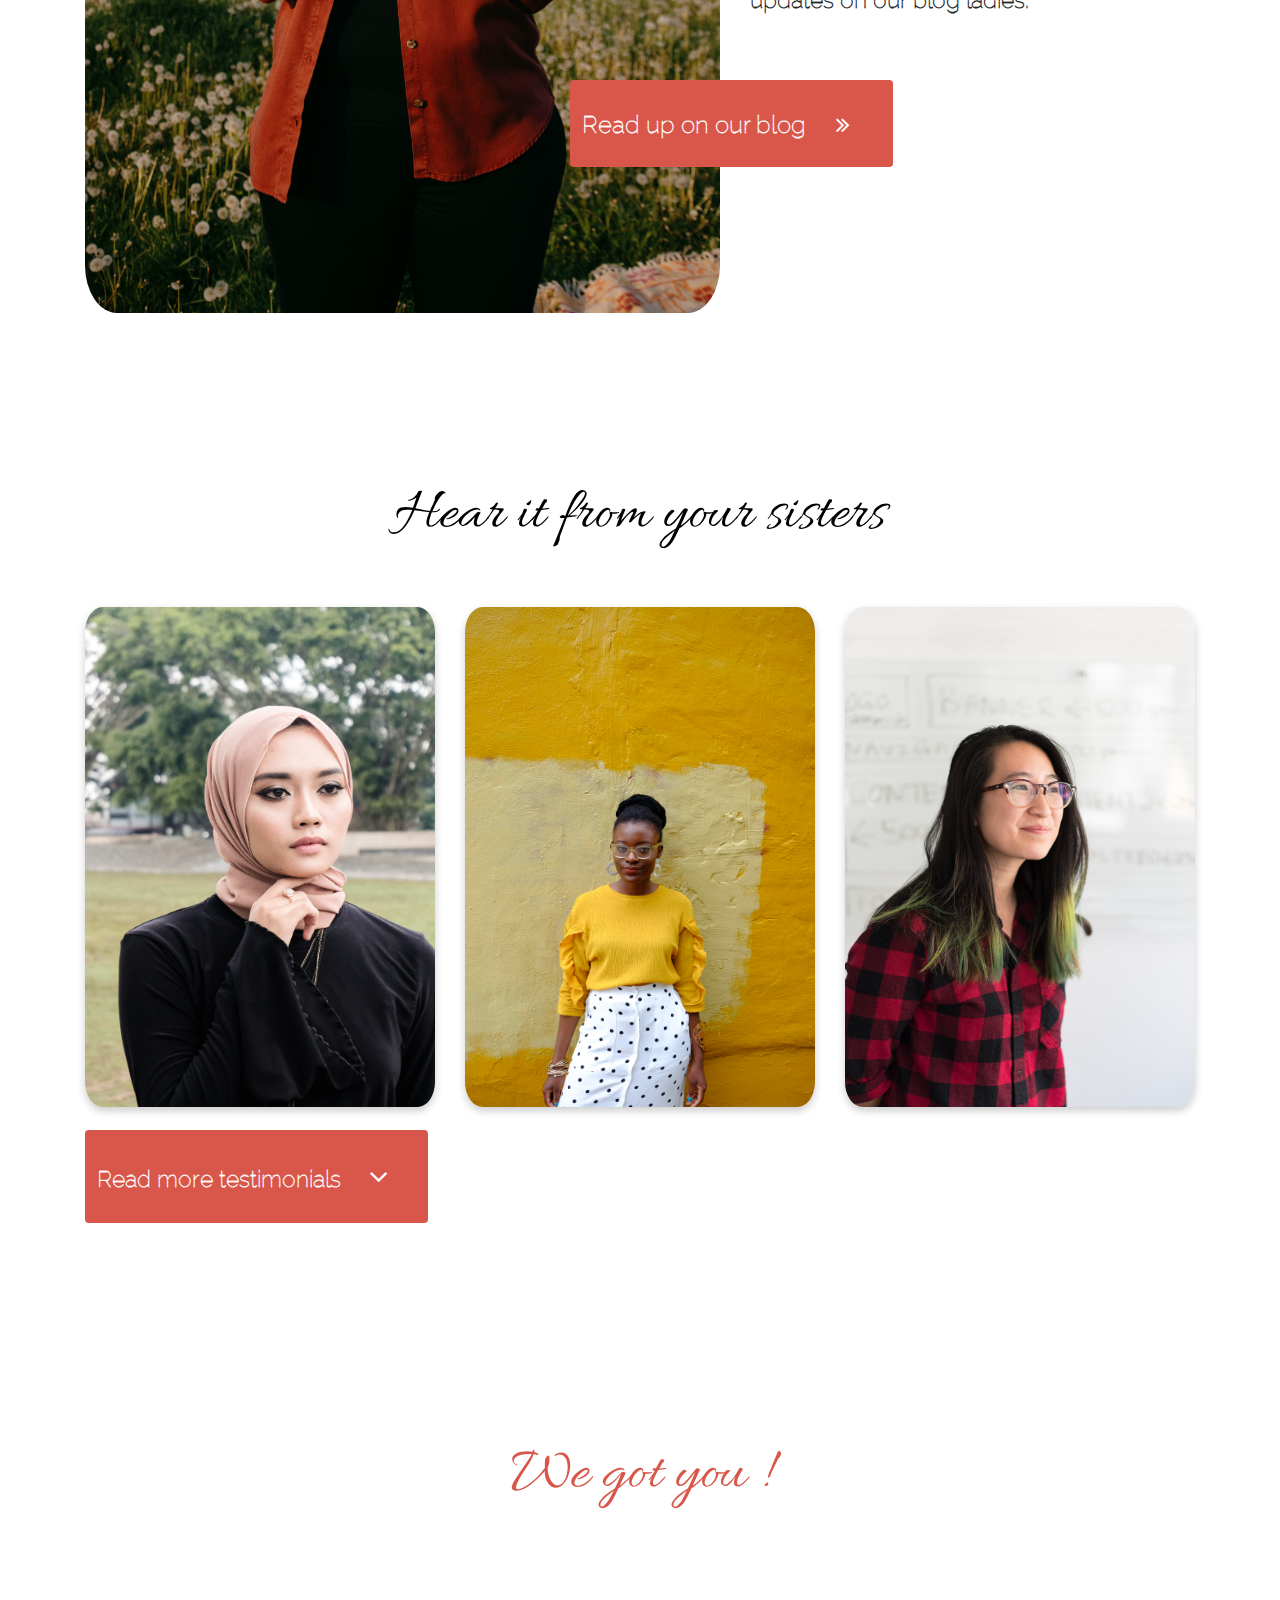
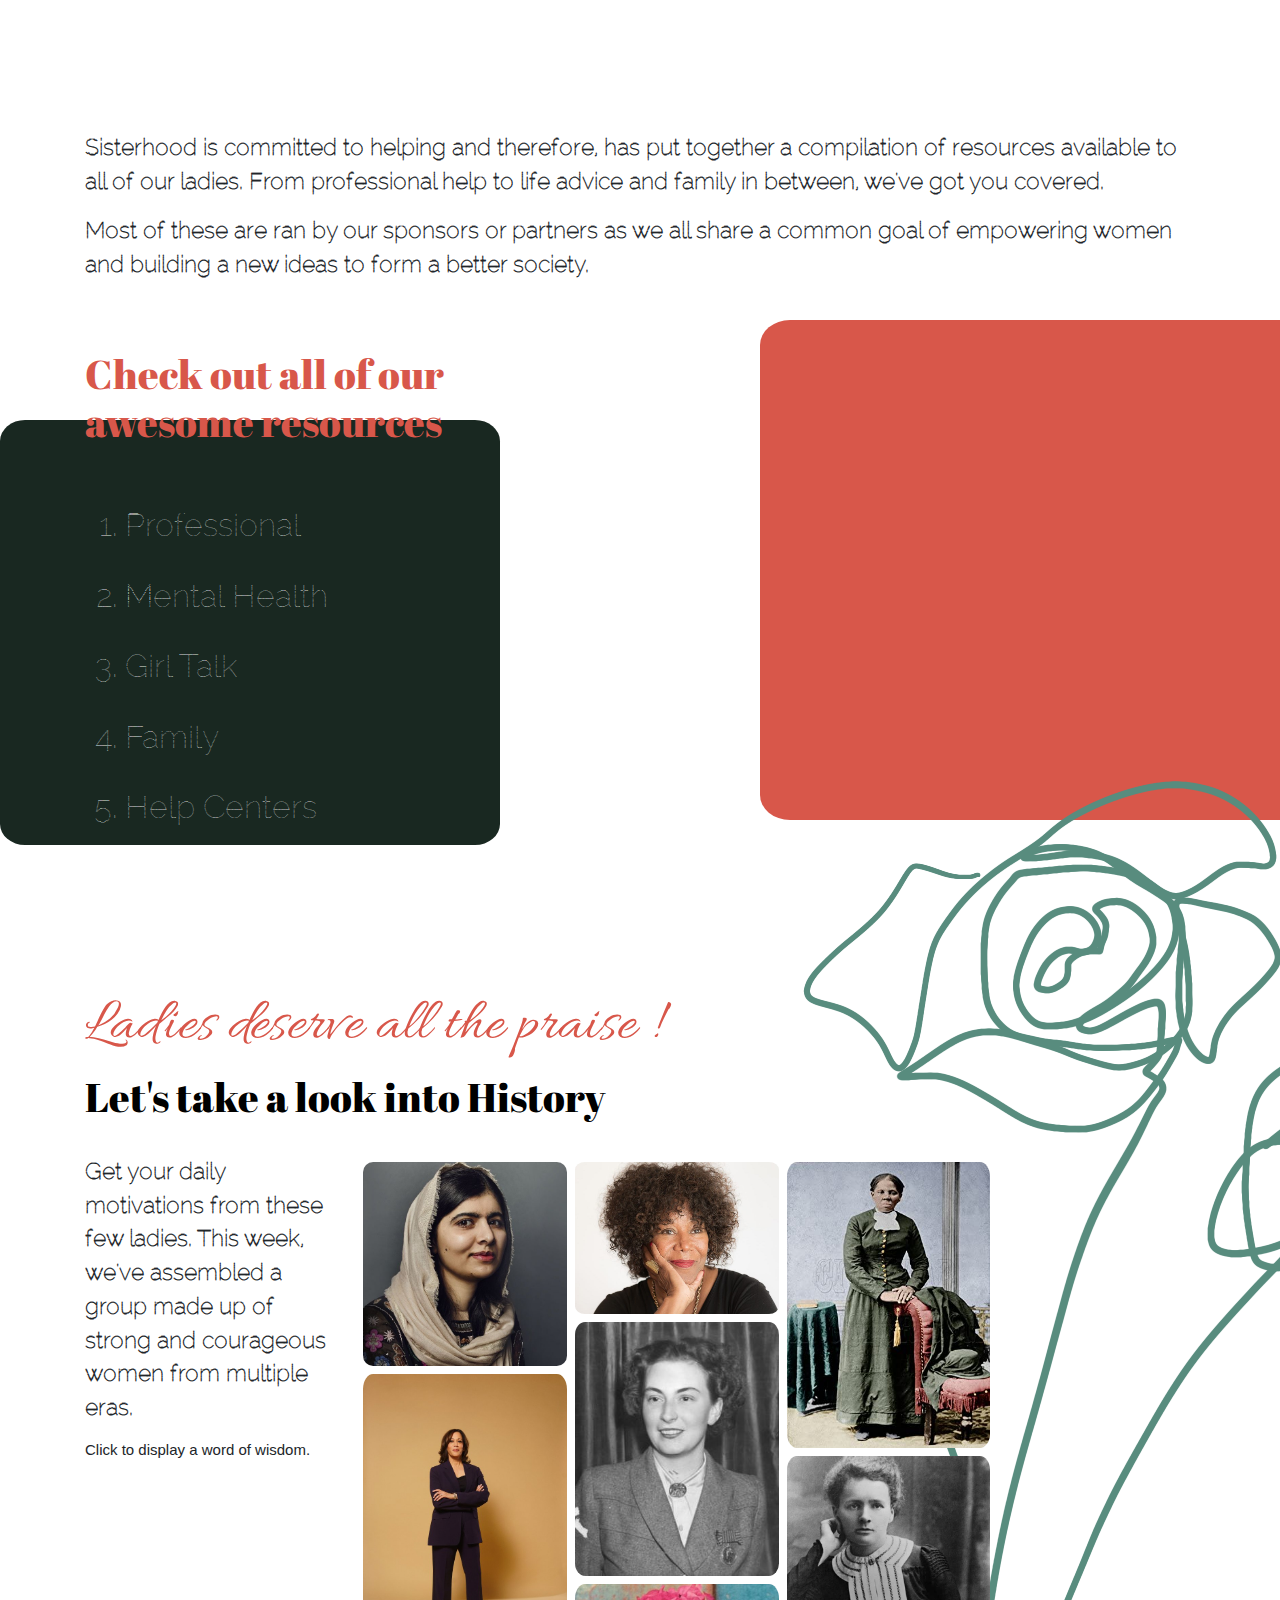
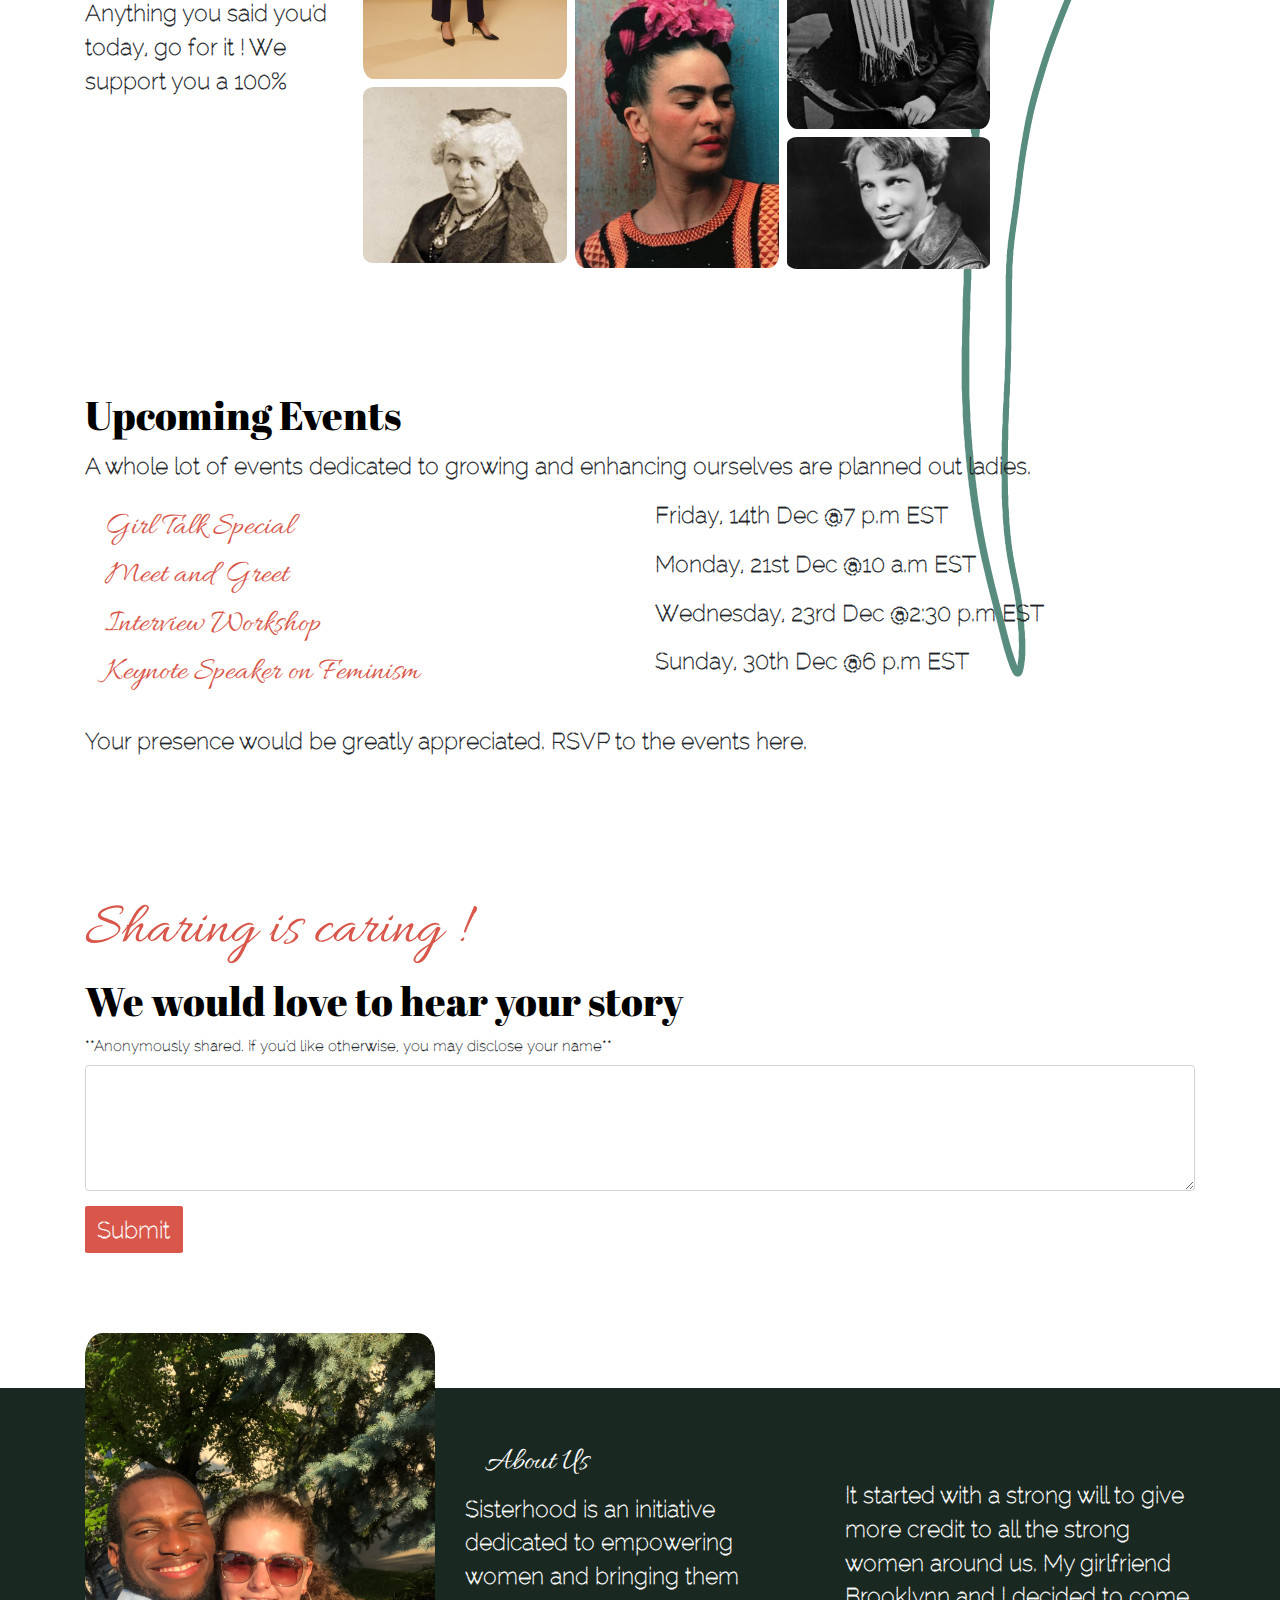
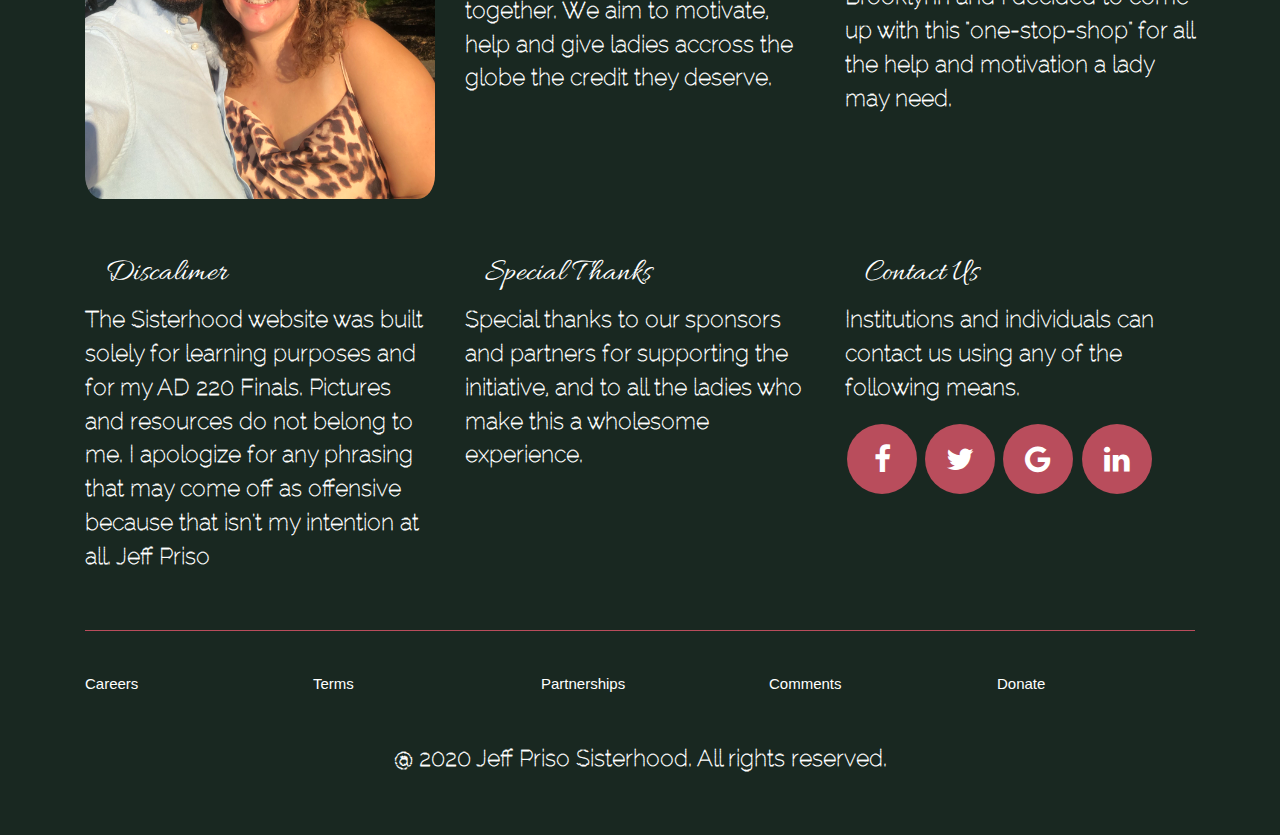
==== commit 0b98f613: "second commit" ====
--- a/index.html
+++ b/index.html
@@ -104,7 +104,10 @@
     <br>
     <!-- testimonials -->
     <div class="container">
+        <br>
         <div id="testimonials">
+            <br>
+            <br>
             <h2 style="color: black;">Hear it from your sisters</h2>
             <br>
             <br>
@@ -276,20 +279,90 @@
                         <p>Here, you can find interesting books, people in specific industries who are part of
                             community, and advice to have a more fullfilled professional life no matter what your career
                             path is.</p>
-                            <p style="font-family:cursive">
-                                <a href="https://runningstart.org/?gclid=Cj0KCQiAtqL-BRC0ARIsAF4K3WG5on9CzFq2ZX_GWWNNL8bXcdzYKFSRnzyvnzlr124qUJk_S2c2aUEaAuZwEALw_wcB" target="blank">- Running Start</a>
-                            </p>
+                        <ol>
+                            <li style="color: black;">
+
+                                <a href="https://runningstart.org/?gclid=Cj0KCQiAtqL-BRC0ARIsAF4K3WG5on9CzFq2ZX_GWWNNL8bXcdzYKFSRnzyvnzlr124qUJk_S2c2aUEaAuZwEALw_wcB"
+                                    target="blank">Running Start</a>
+                            </li>
+                            <br>
+                            <li style="color: black;">
+
+                                <a href="https://www.amazon.com/Becoming-Michelle-Obama/dp/1524763136"
+                                    target="blank">Becoming by Michelle Obama</a>
+                            </li>
+                            <br>
+                            <li style="color: black;">
+
+                                <a href="https://www.amazon.com/Last-Black-Unicorn-Tiffany-Haddish/dp/1501181823/ref=as_li_ss_tl?_encoding=UTF8&qid=&sr=&linkCode=sl1&tag=thebasichouse-20&linkId=4c3eab109fdf3462cfe2e5ff319ca4dd&language=en_US"
+                                    target="blank">The Last Black Unicorn</a>
+                            </li>
+                        </ol>
                     </div>
                     <div id="humanitarian" class="collapse" data-parent="#accordion">
                         <h4 style="font-family: 'Allura', cursive; font-size: xx-large; ">Mental Health</h4>
                         <p>Ladies, your mental health is very important. You need to be in good shape to conquer the
                             ferocious world out there waiting for you. From healthy habits to medical centers, we got
                             you !</p>
+                        <ol>
+                            <li style="color: black;">
+                                <a href="https://suicidepreventionlifeline.org/" target="blank">Suicide Prevention
+                                    Hotline</a>
+
+                            </li>
+                            <br>
+                            <li style="color: black;">
+                                <a href="https://www.samhsa.gov/find-help/national-helpline" target="blank">Substance
+                                    Abuse and
+                                    Mental Health Services</a>
+
+                            </li>
+                            <br>
+                            <li style="color: black;">
+
+                                <a href="https://www.headspace.com/" target="blank">Headspace App</a>
+                            </li>
+                            <br>
+                            <li style="color: black;">
+                                <a href="https://www.anxietycanada.com/fr/ressources/mindshiftmc-tcc/"
+                                    target="blank">Mindshift
+                                    App</a>
+
+                            </li>
+                        </ol>
                     </div>
                     <div id="girltalk" class="collapse" data-parent="#accordion">
                         <h4 style="font-family: 'Allura', cursive; font-size: xx-large; ">Girl Talk</h4>
                         <p>What better way to relate to someone than talking about your shared experiences. Here, you'll
                             find incredible podcasts and shows that pertain to empowering you beautiful lady !</p>
+                        <ol>
+                            <li style="color: black;">
+                                <a href="https://podcasts.apple.com/us/podcast/call-her-daddy/id1418960261"
+                                    target="blank">Call
+                                    Her Daddy Podcast</a>
+
+                            </li>
+                            <br>
+                            <li style="color: black;">
+                                <a href="https://podcasts.apple.com/us/podcast/curly-girls-podcast/id1531348789"
+                                    target="blank">Curly Girls</a>
+
+                            </li>
+                            <br>
+                            <li style="color: black;">
+                                <a href="https://podcasts.apple.com/us/podcast/hey-girl/id1213443908"
+                                    target="blank">Hey, Girl
+                                    Podcast</a>
+
+                            </li>
+                            <br>
+                            <li style="color: black;">
+                                <a href="https://podcasts.apple.com/us/podcast/the-michelle-obama-podcast/id1532956108"
+                                    target="blank">The Michelle Obama Podcast
+                                </a>
+
+                            </li>
+                        </ol>
                     </div>
                     <div id="helpcenters" class="collapse" data-parent="#accordion">
                         <h4 style="font-family: 'Allura', cursive; font-size: xx-large; ">Help Centers</h4>
@@ -299,6 +372,31 @@
                             violence, drug abuse and more, here, you'll find the right kind of treatment to a better and
                             new life.
                         </p>
+                        <ol>
+                            <li style="color: black;">
+                                <a href="https://www.thehotline.org/what-to-expect-when-you-contact-us/"
+                                    target="blank">National
+                                    Domestice Violence Hotline</a>
+
+                            </li>
+                            <br>
+                            <li style="color: black;">
+                                <a href="https://www.loveisrespect.org/" target="blank">National Dating Use Hotline</a>
+
+                            </li>
+                            <br>
+                            <li style="color: black;">
+                                <a href="https://www.rainn.org/" target="blank">National Sexual Assualt Hotline</a>
+
+                            </li>
+                            <br>
+                            <li style="color: black;">
+                                <a href="http://www.nnirr.org/drupal/" target="blank">National Network for Immigrant and
+                                    Refugee
+                                    Rights</a>
+
+                            </li>
+                        </ol>
                     </div>
                     <div id="family" class="collapse" data-parent="#accordion">
                         <h4 style="font-family: 'Allura', cursive; font-size: xx-large; ">Family</h4>
@@ -306,6 +404,26 @@
                             family resources, you can find babysitters for your children or ways to be a better mother
                             or wife. No matter waht you struggle with, Sisterhood is going to be here to support you.
                         </p>
+                        <ol>
+                            <li style="color: black;">
+                                <a href="https://www.bgca.org/" target="blank">Boys and Girls Club of America</a>
+
+                            </li>
+                            <br>
+                            <li style="color: black;">
+                                <a href="https://www.childcare.gov/state-resources-home" target="blank">Locate
+                                    Affordable Child
+                                    Care in your State</a>
+
+                            </li>
+                            <br>
+                            <li style="color: black;">
+                                <a href="https://www.scarymommy.com/motherhood-mom-on-brink-breaking/" target="blank">To
+                                    the Mom
+                                    on the Brink of Breaking</a>
+
+                            </li>
+                        </ol>
                     </div>
                 </div>
             </div>
@@ -330,9 +448,9 @@
                 <div class="col-3">
                     <p>Get your daily motivations from these few ladies. This week, we've assembled a group made up of
                         strong and courageous women from multiple eras.</p>
-                        Click to display a word of wisdom.
-                        <br>
-                        <br>
+                    Click to display a word of wisdom.
+                    <br>
+                    <br>
                     <div id="accord">
                         <p id="quote1" class="collapse" data-parent="#accord">
                             “We realize the importance of our voices only when we are silenced.”
@@ -340,7 +458,7 @@
                         <p id="quote2" class="collapse" data-parent="#accord">
                             “We all have so much more in common than what separates us.”
                         </p>
-                        <p id="quote3" class="collapse" data-parent="#accord"> 
+                        <p id="quote3" class="collapse" data-parent="#accord">
                             "The best protection any woman can have … is courage.”
                         </p>
                         <p id="quote4" class="collapse" data-parent="#accord">
@@ -365,6 +483,12 @@
                             “Never interrupt someone doing something you said couldn’t be done.”
                         </p>
                     </div>
+                    <br>
+                    <br>
+                    <br>
+                    <br>
+                    <br>
+                    <p>Anything you said you'd today, go for it ! We  support you a 100%</p>
                 </div>
                 <div class="col gallery history">
                     <div class="column">
@@ -451,13 +575,16 @@
                     </div>
                 </div>
             </div>
-            </div>
-            </div>
-            <br>
-            <br>
-            <div class="container">
-            <!-- events -->
-            <div id="events">
+        </div>
+    </div>
+    <br>
+    <br>
+    <br>
+    <div class="container">
+        <!-- events -->
+        <div id="events">
+            <br>
+            <br>
             <h3 style="color: black; text-align: left;">Upcoming Events</h3>
             <p>A whole lot of events dedicated to growing and enhancing ourselves are planned out ladies.</p>
             <div class="row">
@@ -468,19 +595,20 @@
                     <h4 style="text-align: left; color: #d8574a;">Keynote Speaker on Feminism</h4>
                 </div>
                 <div class="col">
-                    <p>Friday, 14th Dec  @7 p.m EST</p>
-                    <p>Monday, 21st Dec  @10 a.m EST</p>
-                    <p>Wednesday, 23rd Dec  @2:30 p.m EST</p>
-                    <p>Sunday, 30th Dec  @6 p.m EST</p>
-                </div>
-            </div>
-            <br>
-            <p>Your presence would be greatly appreciated. RSVP to the events <a href="https://meet.google.com/">here.</a> </p>
+                    <p>Friday, 14th Dec @7 p.m EST</p>
+                    <p>Monday, 21st Dec @10 a.m EST</p>
+                    <p>Wednesday, 23rd Dec @2:30 p.m EST</p>
+                    <p>Sunday, 30th Dec @6 p.m EST</p>
+                </div>
+            </div>
+            <br>
+            <p>Your presence would be greatly appreciated. RSVP to the events <a
+                    href="https://meet.google.com/">here.</a> </p>
         </div>
     </div>
-        <br>
-        <br>
-        <br>
+    <br>
+    <br>
+    <br>
     </div>
     <div class="container">
         <br> <br>
--- a/style.css
+++ b/style.css
@@ -299,7 +299,6 @@
 
 .column img {
     margin-top: 8px;
-    vertical-align: middle;
     width: 100%;
     border-radius: 5%;
     display: block;
